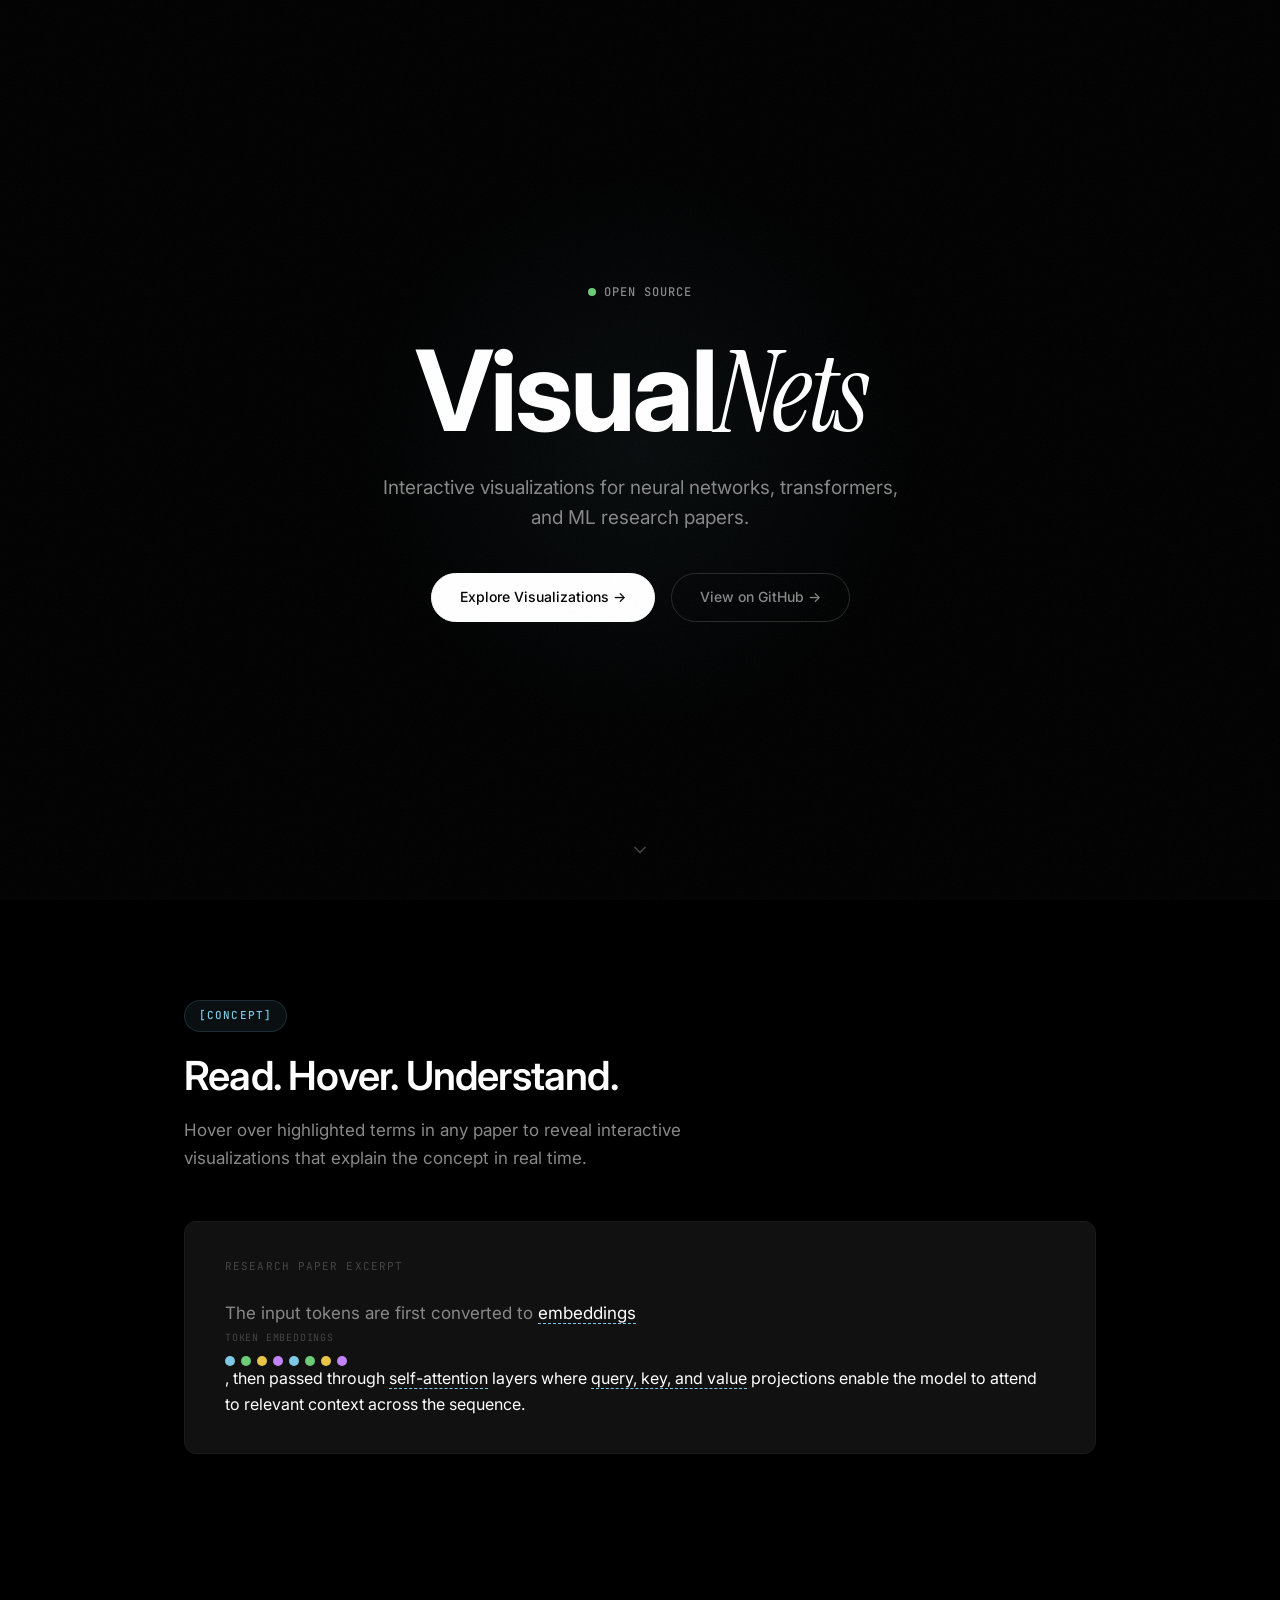
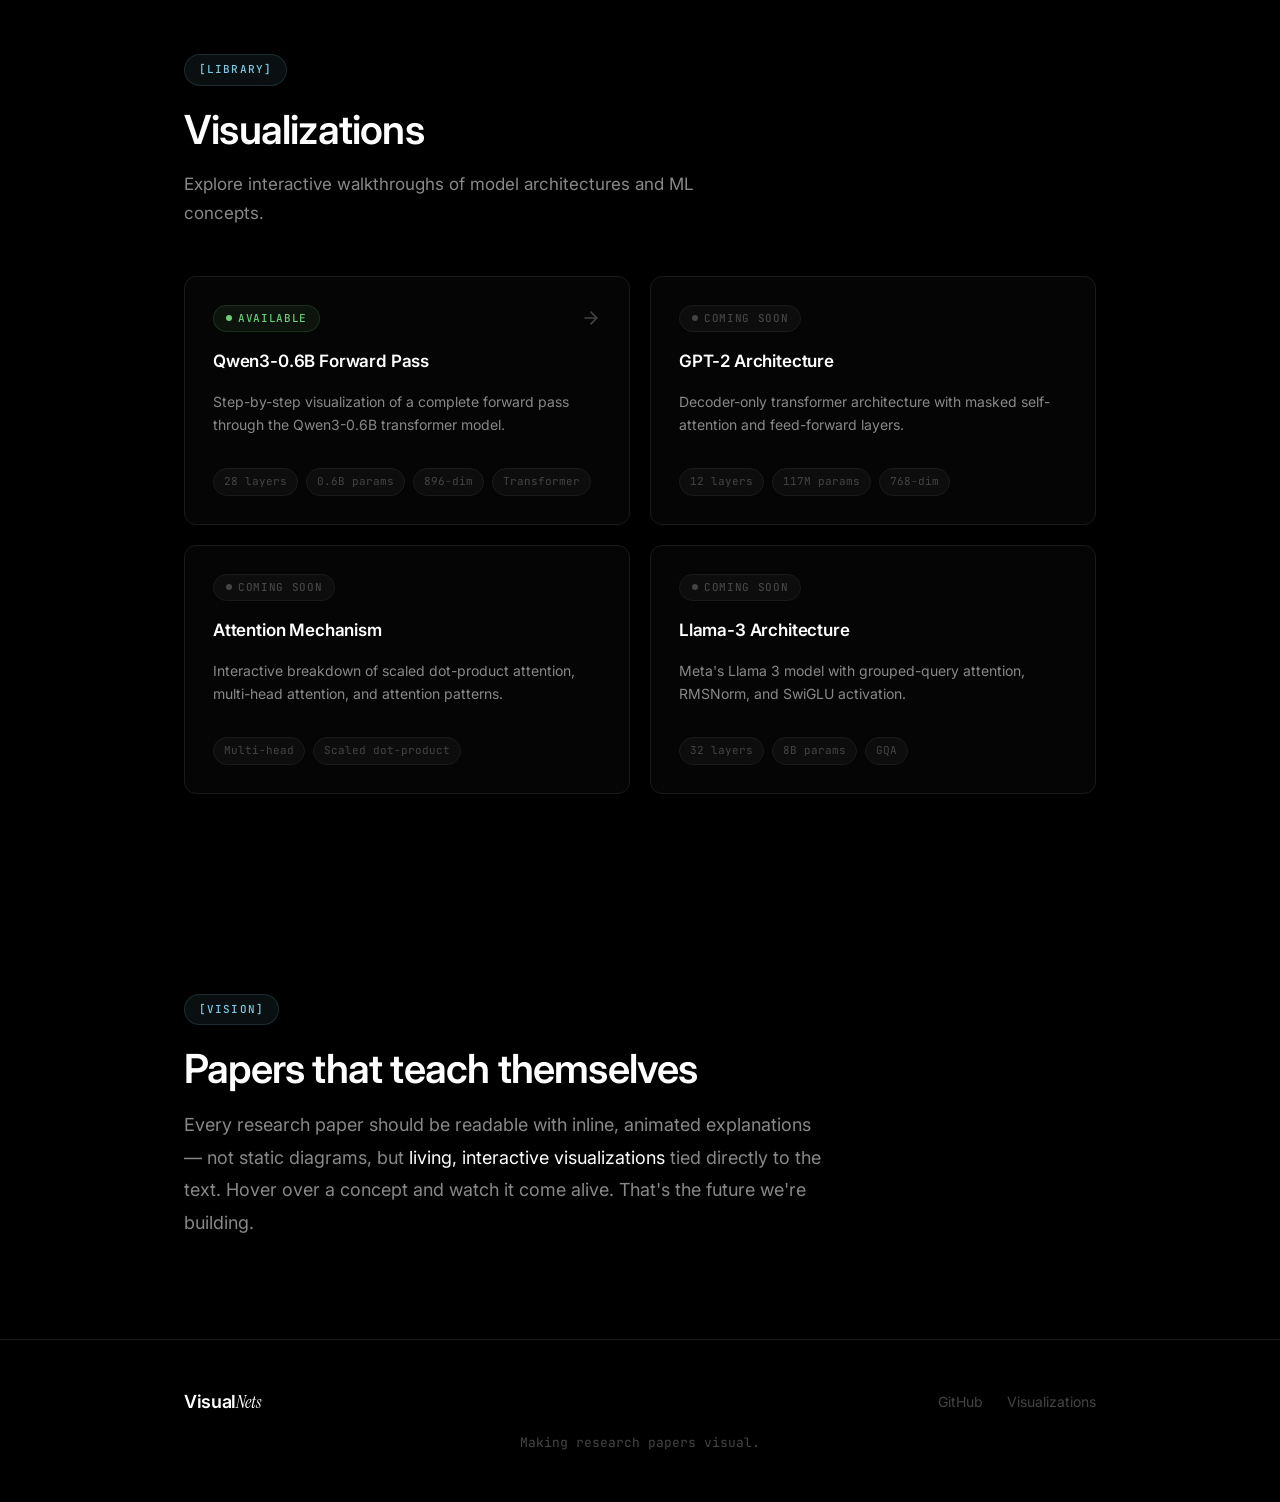
==== index.html @ 0953e8d2 "Initial commit: visualNets homepage + Qwen3 visualizer Homepage with hero, concept preview (interact" ====
<!DOCTYPE html>
<html lang="en">
<head>
  <meta charset="UTF-8">
  <meta name="viewport" content="width=device-width, initial-scale=1.0">
  <title>visualNets — Interactive Neural Network Visualizations</title>
  <meta name="description" content="Interactive visualizations for neural networks, transformers, and ML research papers.">

  <!-- Fonts -->
  <link rel="preconnect" href="https://fonts.googleapis.com">
  <link rel="preconnect" href="https://fonts.gstatic.com" crossorigin>
  <link href="https://fonts.googleapis.com/css2?family=Instrument+Serif:ital@1&family=Inter:wght@400;500;600;700&family=JetBrains+Mono:wght@400;500&display=swap" rel="stylesheet">

  <link rel="stylesheet" href="styles.css">
</head>
<body>

  <!-- ═══ HERO ═══ -->
  <section class="hero">
    <div class="hero-glow" aria-hidden="true"></div>
    <div class="hero-content container">
      <div class="hero-badge">
        <span class="pulse-dot" aria-hidden="true"></span>
        Open Source
      </div>
      <h1 class="hero-title">
        <span class="hero-title-visual">Visual</span><span class="hero-title-nets">Nets</span>
      </h1>
      <p class="hero-subtitle">
        Interactive visualizations for neural networks, transformers, and ML research papers.
      </p>
      <div class="hero-ctas">
        <a href="#library" class="btn btn-primary">Explore Visualizations &rarr;</a>
        <a href="https://github.com/singhdevhub-lovepreet/visualNets" class="btn btn-ghost" target="_blank" rel="noopener noreferrer">View on GitHub &rarr;</a>
      </div>
    </div>
    <div class="scroll-indicator" aria-hidden="true">
      <svg viewBox="0 0 24 24" fill="none" stroke="currentColor" stroke-width="2" stroke-linecap="round" stroke-linejoin="round">
        <polyline points="6 9 12 15 18 9"></polyline>
      </svg>
    </div>
  </section>

  <!-- ═══ CONCEPT PREVIEW ═══ -->
  <section class="concept" id="concept">
    <div class="container">
      <div class="reveal">
        <span class="section-label">[concept]</span>
        <h2 class="section-heading">Read. Hover. Understand.</h2>
        <p class="section-subtitle">
          Hover over highlighted terms in any paper to reveal interactive visualizations that explain the concept in real time.
        </p>
      </div>

      <div class="concept-demo reveal" style="--d: 0.15s">
        <div class="paper-card">
          <div class="paper-card-label">Research paper excerpt</div>
          <p class="paper-text">
            The input tokens are first converted to
            <span class="hover-target" data-viz="embeddings">embeddings<span class="hover-viz" id="viz-embeddings">
                <div class="hover-viz-label">Token Embeddings</div>
                <div class="embedding-dots">
                  <span class="embedding-dot" style="background: #7ec8e3"></span>
                  <span class="embedding-dot" style="background: #6bcb77"></span>
                  <span class="embedding-dot" style="background: #e8c547"></span>
                  <span class="embedding-dot" style="background: #c084fc"></span>
                  <span class="embedding-dot" style="background: #7ec8e3"></span>
                  <span class="embedding-dot" style="background: #6bcb77"></span>
                  <span class="embedding-dot" style="background: #e8c547"></span>
                  <span class="embedding-dot" style="background: #c084fc"></span>
                </div>
              </span></span>, then passed
            through
            <span class="hover-target" data-viz="attention">self-attention<span class="hover-viz" id="viz-attention">
                <div class="hover-viz-label">Attention Heatmap</div>
                <div class="attention-grid" id="attention-grid">
                  <!-- cells generated by JS -->
                </div>
              </span></span>
            layers where
            <span class="hover-target" data-viz="qkv">query, key, and value<span class="hover-viz" id="viz-qkv">
                <div class="hover-viz-label">QKV Projections</div>
                <div class="qkv-vectors">
                  <div class="qkv-vector">
                    <div class="qkv-bar" style="width: 10px; height: 32px; background: #e8c547;"></div>
                    <span style="color: #e8c547;">Q</span>
                  </div>
                  <div class="qkv-vector">
                    <div class="qkv-bar" style="width: 10px; height: 44px; background: #6bcb77;"></div>
                    <span style="color: #6bcb77;">K</span>
                  </div>
                  <div class="qkv-vector">
                    <div class="qkv-bar" style="width: 10px; height: 28px; background: #c084fc;"></div>
                    <span style="color: #c084fc;">V</span>
                  </div>
                </div>
              </span></span>
            projections enable the model to attend to relevant context across the sequence.
          </p>
        </div>
      </div>
    </div>
  </section>

  <!-- ═══ LIBRARY ═══ -->
  <section class="library" id="library">
    <div class="container">
      <div class="reveal">
        <span class="section-label">[library]</span>
        <h2 class="section-heading">Visualizations</h2>
        <p class="section-subtitle">
          Explore interactive walkthroughs of model architectures and ML concepts.
        </p>
      </div>

      <div class="viz-grid">
        <!-- Qwen3 -->
        <a href="qwen3-visualizer-package/qwen3-visualizer.html" class="card viz-card viz-card--available reveal" style="--d: 0.1s">
          <div class="viz-card-header">
            <span class="status-pill status-pill--available">
              <span class="status-dot"></span>
              Available
            </span>
            <svg class="viz-card-arrow" width="20" height="20" viewBox="0 0 24 24" fill="none" stroke="currentColor" stroke-width="2" stroke-linecap="round" stroke-linejoin="round">
              <line x1="5" y1="12" x2="19" y2="12"></line>
              <polyline points="12 5 19 12 12 19"></polyline>
            </svg>
          </div>
          <h3 class="viz-card-title">Qwen3-0.6B Forward Pass</h3>
          <p class="viz-card-desc">Step-by-step visualization of a complete forward pass through the Qwen3-0.6B transformer model.</p>
          <div class="spec-chips">
            <span class="spec-chip">28 layers</span>
            <span class="spec-chip">0.6B params</span>
            <span class="spec-chip">896-dim</span>
            <span class="spec-chip">Transformer</span>
          </div>
        </a>

        <!-- GPT-2 placeholder -->
        <div class="card viz-card viz-card--disabled reveal" style="--d: 0.2s">
          <div class="viz-card-header">
            <span class="status-pill status-pill--coming">
              <span class="status-dot"></span>
              Coming Soon
            </span>
          </div>
          <h3 class="viz-card-title">GPT-2 Architecture</h3>
          <p class="viz-card-desc">Decoder-only transformer architecture with masked self-attention and feed-forward layers.</p>
          <div class="spec-chips">
            <span class="spec-chip">12 layers</span>
            <span class="spec-chip">117M params</span>
            <span class="spec-chip">768-dim</span>
          </div>
        </div>

        <!-- Attention Mechanism placeholder -->
        <div class="card viz-card viz-card--disabled reveal" style="--d: 0.3s">
          <div class="viz-card-header">
            <span class="status-pill status-pill--coming">
              <span class="status-dot"></span>
              Coming Soon
            </span>
          </div>
          <h3 class="viz-card-title">Attention Mechanism</h3>
          <p class="viz-card-desc">Interactive breakdown of scaled dot-product attention, multi-head attention, and attention patterns.</p>
          <div class="spec-chips">
            <span class="spec-chip">Multi-head</span>
            <span class="spec-chip">Scaled dot-product</span>
          </div>
        </div>

        <!-- Llama-3 placeholder -->
        <div class="card viz-card viz-card--disabled reveal" style="--d: 0.4s">
          <div class="viz-card-header">
            <span class="status-pill status-pill--coming">
              <span class="status-dot"></span>
              Coming Soon
            </span>
          </div>
          <h3 class="viz-card-title">Llama-3 Architecture</h3>
          <p class="viz-card-desc">Meta's Llama 3 model with grouped-query attention, RMSNorm, and SwiGLU activation.</p>
          <div class="spec-chips">
            <span class="spec-chip">32 layers</span>
            <span class="spec-chip">8B params</span>
            <span class="spec-chip">GQA</span>
          </div>
        </div>
      </div>
    </div>
  </section>

  <!-- ═══ VISION ═══ -->
  <section class="vision" id="vision">
    <div class="container">
      <div class="reveal">
        <span class="section-label">[vision]</span>
        <h2 class="section-heading">Papers that teach themselves</h2>
      </div>
      <p class="vision-text reveal" style="--d: 0.15s">
        Every research paper should be readable with inline, animated explanations &mdash; not static diagrams, but <em>living, interactive visualizations</em> tied directly to the text. Hover over a concept and watch it come alive. That's the future we're building.
      </p>
    </div>
  </section>

  <!-- ═══ FOOTER ═══ -->
  <footer class="footer">
    <div class="container">
      <div class="footer-inner">
        <div class="footer-wordmark">Visual<span>Nets</span></div>
        <nav class="footer-links">
          <a href="https://github.com/singhdevhub-lovepreet/visualNets" class="footer-link" target="_blank" rel="noopener noreferrer">GitHub</a>
          <a href="#library" class="footer-link">Visualizations</a>
        </nav>
      </div>
      <p class="footer-tagline">Making research papers visual.</p>
    </div>
  </footer>

  <script src="main.js"></script>
</body>
</html>
---- styles.css ----
/* ─── Design Tokens ─── */
:root {
  --bg: #000000;
  --surface: #0a0a0a;
  --card: #111111;
  --elevated: #161616;

  --text: #ffffff;
  --text-muted: #888888;
  --text-dim: #444444;

  --accent: #7ec8e3;
  --green: #6bcb77;

  --border: #1a1a1a;
  --border-light: #2a2a2a;

  --radius: 12px;
  --radius-pill: 9999px;
  --max-width: 960px;

  --font-display: 'Instrument Serif', serif;
  --font-body: 'Inter', sans-serif;
  --font-mono: 'JetBrains Mono', monospace;
}

/* ─── Reset ─── */
*, *::before, *::after {
  margin: 0;
  padding: 0;
  box-sizing: border-box;
}

html {
  scroll-behavior: smooth;
}

body {
  font-family: var(--font-body);
  background: var(--bg);
  color: var(--text);
  line-height: 1.6;
  -webkit-font-smoothing: antialiased;
  -moz-osx-font-smoothing: grayscale;
  overflow-x: hidden;
}

a {
  color: inherit;
  text-decoration: none;
}

img, svg {
  display: block;
  max-width: 100%;
}

/* ─── Noise Overlay ─── */
body::before {
  content: '';
  position: fixed;
  inset: 0;
  z-index: 9999;
  pointer-events: none;
  opacity: 0.035;
  background-image: url("data:image/svg+xml,%3Csvg viewBox='0 0 256 256' xmlns='http://www.w3.org/2000/svg'%3E%3Cfilter id='noise'%3E%3CfeTurbulence type='fractalNoise' baseFrequency='0.9' numOctaves='4' stitchTiles='stitch'/%3E%3C/filter%3E%3Crect width='100%25' height='100%25' filter='url(%23noise)'/%3E%3C/svg%3E");
  background-repeat: repeat;
  background-size: 256px 256px;
}

/* ─── Layout ─── */
.container {
  max-width: var(--max-width);
  margin: 0 auto;
  padding: 0 24px;
}

section {
  padding: 120px 0;
}

/* ─── Section Labels ─── */
.section-label {
  display: inline-flex;
  align-items: center;
  gap: 8px;
  font-family: var(--font-mono);
  font-size: 11px;
  font-weight: 500;
  text-transform: uppercase;
  letter-spacing: 0.1em;
  color: var(--accent);
  background: rgba(126, 200, 227, 0.08);
  border: 1px solid rgba(126, 200, 227, 0.15);
  padding: 6px 14px;
  border-radius: var(--radius-pill);
  margin-bottom: 20px;
}

/* ─── Section Headings ─── */
.section-heading {
  font-family: var(--font-body);
  font-size: clamp(28px, 5vw, 40px);
  font-weight: 600;
  letter-spacing: -0.02em;
  line-height: 1.2;
  margin-bottom: 16px;
}

.section-subtitle {
  color: var(--text-muted);
  font-size: clamp(15px, 2vw, 17px);
  max-width: 560px;
  line-height: 1.7;
}

/* ─── Buttons ─── */
.btn {
  display: inline-flex;
  align-items: center;
  gap: 8px;
  padding: 12px 28px;
  border-radius: var(--radius-pill);
  font-family: var(--font-body);
  font-size: 14px;
  font-weight: 500;
  cursor: pointer;
  transition: all 0.2s ease;
  border: 1px solid transparent;
  text-decoration: none;
}

.btn-primary {
  background: var(--text);
  color: var(--bg);
  border-color: var(--text);
}

.btn-primary:hover {
  background: #e0e0e0;
  border-color: #e0e0e0;
}

.btn-ghost {
  background: transparent;
  color: var(--text-muted);
  border-color: var(--border-light);
}

.btn-ghost:hover {
  color: var(--text);
  border-color: var(--text-muted);
}

/* ─── Cards ─── */
.card {
  background: rgba(255, 255, 255, 0.02);
  border: 1px solid var(--border);
  border-radius: var(--radius);
  padding: 28px;
  transition: border-color 0.2s ease, background 0.2s ease;
}

.card:hover {
  border-color: var(--border-light);
  background: rgba(255, 255, 255, 0.035);
}

/* ─── Status Pills ─── */
.status-pill {
  display: inline-flex;
  align-items: center;
  gap: 6px;
  font-family: var(--font-mono);
  font-size: 11px;
  font-weight: 500;
  text-transform: uppercase;
  letter-spacing: 0.06em;
  padding: 4px 12px;
  border-radius: var(--radius-pill);
}

.status-pill--available {
  color: var(--green);
  background: rgba(107, 203, 119, 0.08);
  border: 1px solid rgba(107, 203, 119, 0.15);
}

.status-pill--coming {
  color: var(--text-dim);
  background: rgba(255, 255, 255, 0.03);
  border: 1px solid var(--border);
}

.status-dot {
  width: 6px;
  height: 6px;
  border-radius: 50%;
  background: currentColor;
}

.status-pill--available .status-dot {
  animation: pulse-dot 2s ease-in-out infinite;
}

@keyframes pulse-dot {
  0%, 100% { opacity: 1; }
  50% { opacity: 0.3; }
}

/* ─── Spec Chips ─── */
.spec-chips {
  display: flex;
  flex-wrap: wrap;
  gap: 8px;
  margin-top: 16px;
}

.spec-chip {
  font-family: var(--font-mono);
  font-size: 11px;
  color: var(--text-dim);
  background: rgba(255, 255, 255, 0.03);
  border: 1px solid var(--border);
  padding: 4px 10px;
  border-radius: var(--radius-pill);
}

/* ═══════════════════════════════════════════════
   HERO
   ═══════════════════════════════════════════════ */
.hero {
  min-height: 100vh;
  display: flex;
  align-items: center;
  justify-content: center;
  text-align: center;
  position: relative;
  padding: 80px 0;
}

.hero-glow {
  position: absolute;
  top: 50%;
  left: 50%;
  transform: translate(-50%, -50%);
  width: 600px;
  height: 600px;
  border-radius: 50%;
  background: radial-gradient(circle, rgba(126, 200, 227, 0.06) 0%, transparent 70%);
  animation: breathe 6s ease-in-out infinite;
  pointer-events: none;
}

@keyframes breathe {
  0%, 100% { transform: translate(-50%, -50%) scale(1); opacity: 1; }
  50% { transform: translate(-50%, -50%) scale(1.15); opacity: 0.6; }
}

.hero-content {
  position: relative;
  z-index: 1;
}

.hero-badge {
  display: inline-flex;
  align-items: center;
  gap: 8px;
  font-family: var(--font-mono);
  font-size: 12px;
  font-weight: 500;
  text-transform: uppercase;
  letter-spacing: 0.08em;
  color: var(--text-muted);
  margin-bottom: 32px;
}

.hero-badge .pulse-dot {
  width: 8px;
  height: 8px;
  border-radius: 50%;
  background: var(--green);
  animation: pulse-dot 2s ease-in-out infinite;
}

.hero-title {
  font-size: clamp(56px, 12vw, 112px);
  line-height: 1;
  letter-spacing: -0.03em;
  margin-bottom: 24px;
}

.hero-title-visual {
  font-family: var(--font-body);
  font-weight: 700;
}

.hero-title-nets {
  font-family: var(--font-display);
  font-style: italic;
  font-weight: 400;
}

.hero-subtitle {
  color: var(--text-muted);
  font-size: clamp(16px, 2.5vw, 19px);
  max-width: 520px;
  margin: 0 auto 40px;
  line-height: 1.6;
}

.hero-ctas {
  display: flex;
  align-items: center;
  justify-content: center;
  gap: 16px;
  flex-wrap: wrap;
}

.scroll-indicator {
  position: absolute;
  bottom: 40px;
  left: 50%;
  transform: translateX(-50%);
  display: flex;
  flex-direction: column;
  align-items: center;
  gap: 8px;
  color: var(--text-dim);
  animation: bob 2s ease-in-out infinite;
}

.scroll-indicator svg {
  width: 20px;
  height: 20px;
}

@keyframes bob {
  0%, 100% { transform: translateX(-50%) translateY(0); }
  50% { transform: translateX(-50%) translateY(8px); }
}

/* ═══════════════════════════════════════════════
   CONCEPT PREVIEW
   ═══════════════════════════════════════════════ */
.concept {
  padding: 100px 0;
}

.concept-demo {
  margin-top: 48px;
}

.paper-card {
  background: var(--card);
  border: 1px solid var(--border);
  border-radius: var(--radius);
  padding: 36px 40px;
  position: relative;
}

.paper-card-label {
  font-family: var(--font-mono);
  font-size: 11px;
  color: var(--text-dim);
  text-transform: uppercase;
  letter-spacing: 0.1em;
  margin-bottom: 20px;
}

.paper-text {
  font-size: clamp(15px, 2vw, 17px);
  color: var(--text-muted);
  line-height: 2;
}

.hover-target {
  color: var(--text);
  border-bottom: 1px dashed var(--accent);
  cursor: default;
  position: relative;
  transition: color 0.2s ease;
}

.hover-target:hover {
  color: var(--accent);
}

/* Hover visualization popup */
.hover-viz {
  position: absolute;
  bottom: calc(100% + 12px);
  left: 50%;
  transform: translateX(-50%) translateY(4px);
  background: var(--elevated);
  border: 1px solid var(--border-light);
  border-radius: 10px;
  padding: 16px;
  pointer-events: none;
  opacity: 0;
  transition: opacity 0.25s ease, transform 0.25s ease;
  z-index: 100;
  white-space: nowrap;
}

.hover-target:hover .hover-viz {
  opacity: 1;
  transform: translateX(-50%) translateY(0);
}

.hover-viz-label {
  font-family: var(--font-mono);
  font-size: 10px;
  color: var(--text-dim);
  text-transform: uppercase;
  letter-spacing: 0.08em;
  margin-bottom: 10px;
}

/* Attention heatmap */
.attention-grid {
  display: grid;
  grid-template-columns: repeat(4, 1fr);
  gap: 3px;
}

.attention-cell {
  width: 18px;
  height: 18px;
  border-radius: 3px;
  transition: opacity 0.3s ease;
}

/* QKV vectors */
.qkv-vectors {
  display: flex;
  gap: 16px;
  align-items: flex-end;
}

.qkv-vector {
  display: flex;
  flex-direction: column;
  align-items: center;
  gap: 6px;
}

.qkv-vector span {
  font-family: var(--font-mono);
  font-size: 10px;
  font-weight: 500;
}

.qkv-bar {
  width: 10px;
  border-radius: 3px;
  transition: height 0.4s ease;
}

/* Embeddings viz */
.embedding-dots {
  display: flex;
  gap: 6px;
  align-items: center;
}

.embedding-dot {
  width: 10px;
  height: 10px;
  border-radius: 50%;
  animation: embed-pulse 1.5s ease-in-out infinite;
}

.embedding-dot:nth-child(2) { animation-delay: 0.15s; }
.embedding-dot:nth-child(3) { animation-delay: 0.3s; }
.embedding-dot:nth-child(4) { animation-delay: 0.45s; }
.embedding-dot:nth-child(5) { animation-delay: 0.6s; }
.embedding-dot:nth-child(6) { animation-delay: 0.75s; }
.embedding-dot:nth-child(7) { animation-delay: 0.9s; }
.embedding-dot:nth-child(8) { animation-delay: 1.05s; }

@keyframes embed-pulse {
  0%, 100% { transform: scale(1); opacity: 0.6; }
  50% { transform: scale(1.3); opacity: 1; }
}

/* ═══════════════════════════════════════════════
   LIBRARY / VISUALIZATIONS
   ═══════════════════════════════════════════════ */
.library {
  padding: 100px 0;
}

.viz-grid {
  display: grid;
  grid-template-columns: repeat(2, 1fr);
  gap: 20px;
  margin-top: 48px;
}

.viz-card {
  display: flex;
  flex-direction: column;
  gap: 16px;
}

.viz-card--available {
  cursor: pointer;
}

.viz-card--available:hover {
  border-color: var(--accent);
}

.viz-card--disabled {
  opacity: 0.45;
  cursor: default;
}

.viz-card--disabled:hover {
  border-color: var(--border);
  background: rgba(255, 255, 255, 0.02);
}

.viz-card-header {
  display: flex;
  align-items: center;
  justify-content: space-between;
}

.viz-card-title {
  font-size: 17px;
  font-weight: 600;
  letter-spacing: -0.01em;
}

.viz-card-desc {
  color: var(--text-muted);
  font-size: 14px;
  line-height: 1.6;
  flex: 1;
}

.viz-card-arrow {
  color: var(--text-dim);
  transition: color 0.2s ease, transform 0.2s ease;
}

.viz-card--available:hover .viz-card-arrow {
  color: var(--accent);
  transform: translateX(4px);
}

/* ═══════════════════════════════════════════════
   VISION
   ═══════════════════════════════════════════════ */
.vision {
  padding: 100px 0;
}

.vision-text {
  color: var(--text-muted);
  font-size: clamp(16px, 2vw, 18px);
  line-height: 1.8;
  max-width: 640px;
}

.vision-text em {
  color: var(--text);
  font-style: normal;
}

/* ═══════════════════════════════════════════════
   FOOTER
   ═══════════════════════════════════════════════ */
.footer {
  border-top: 1px solid var(--border);
  padding: 48px 0;
}

.footer-inner {
  display: flex;
  align-items: center;
  justify-content: space-between;
  flex-wrap: wrap;
  gap: 24px;
}

.footer-wordmark {
  font-size: 18px;
  font-weight: 600;
  letter-spacing: -0.02em;
}

.footer-wordmark span {
  font-family: var(--font-display);
  font-style: italic;
  font-weight: 400;
}

.footer-links {
  display: flex;
  gap: 24px;
}

.footer-link {
  font-size: 14px;
  color: var(--text-dim);
  transition: color 0.2s ease;
}

.footer-link:hover {
  color: var(--text);
}

.footer-tagline {
  width: 100%;
  text-align: center;
  font-size: 13px;
  color: var(--text-dim);
  margin-top: 16px;
  font-family: var(--font-mono);
}

/* ═══════════════════════════════════════════════
   SCROLL REVEAL
   ═══════════════════════════════════════════════ */
.reveal {
  opacity: 0;
  transform: translateY(16px);
  transition: opacity 0.6s ease, transform 0.6s ease;
}

.reveal.is-visible {
  opacity: 1;
  transform: translateY(0);
}

/* Stagger children */
.reveal[style*="--d"] {
  transition-delay: var(--d);
}

/* ═══════════════════════════════════════════════
   REDUCED MOTION
   ═══════════════════════════════════════════════ */
@media (prefers-reduced-motion: reduce) {
  *, *::before, *::after {
    animation-duration: 0.01ms !important;
    animation-iteration-count: 1 !important;
    transition-duration: 0.01ms !important;
  }

  html {
    scroll-behavior: auto;
  }

  .reveal {
    opacity: 1;
    transform: none;
  }
}

/* ═══════════════════════════════════════════════
   RESPONSIVE
   ═══════════════════════════════════════════════ */
@media (max-width: 768px) {
  section {
    padding: 80px 0;
  }

  .concept, .library, .vision {
    padding: 80px 0;
  }

  .viz-grid {
    grid-template-columns: 1fr;
  }

  .paper-card {
    padding: 24px;
  }

  .footer-inner {
    flex-direction: column;
    text-align: center;
  }

  .footer-links {
    justify-content: center;
  }
}

@media (max-width: 480px) {
  .hero-ctas {
    flex-direction: column;
    width: 100%;
  }

  .hero-ctas .btn {
    width: 100%;
    justify-content: center;
  }

  .container {
    padding: 0 16px;
  }
}
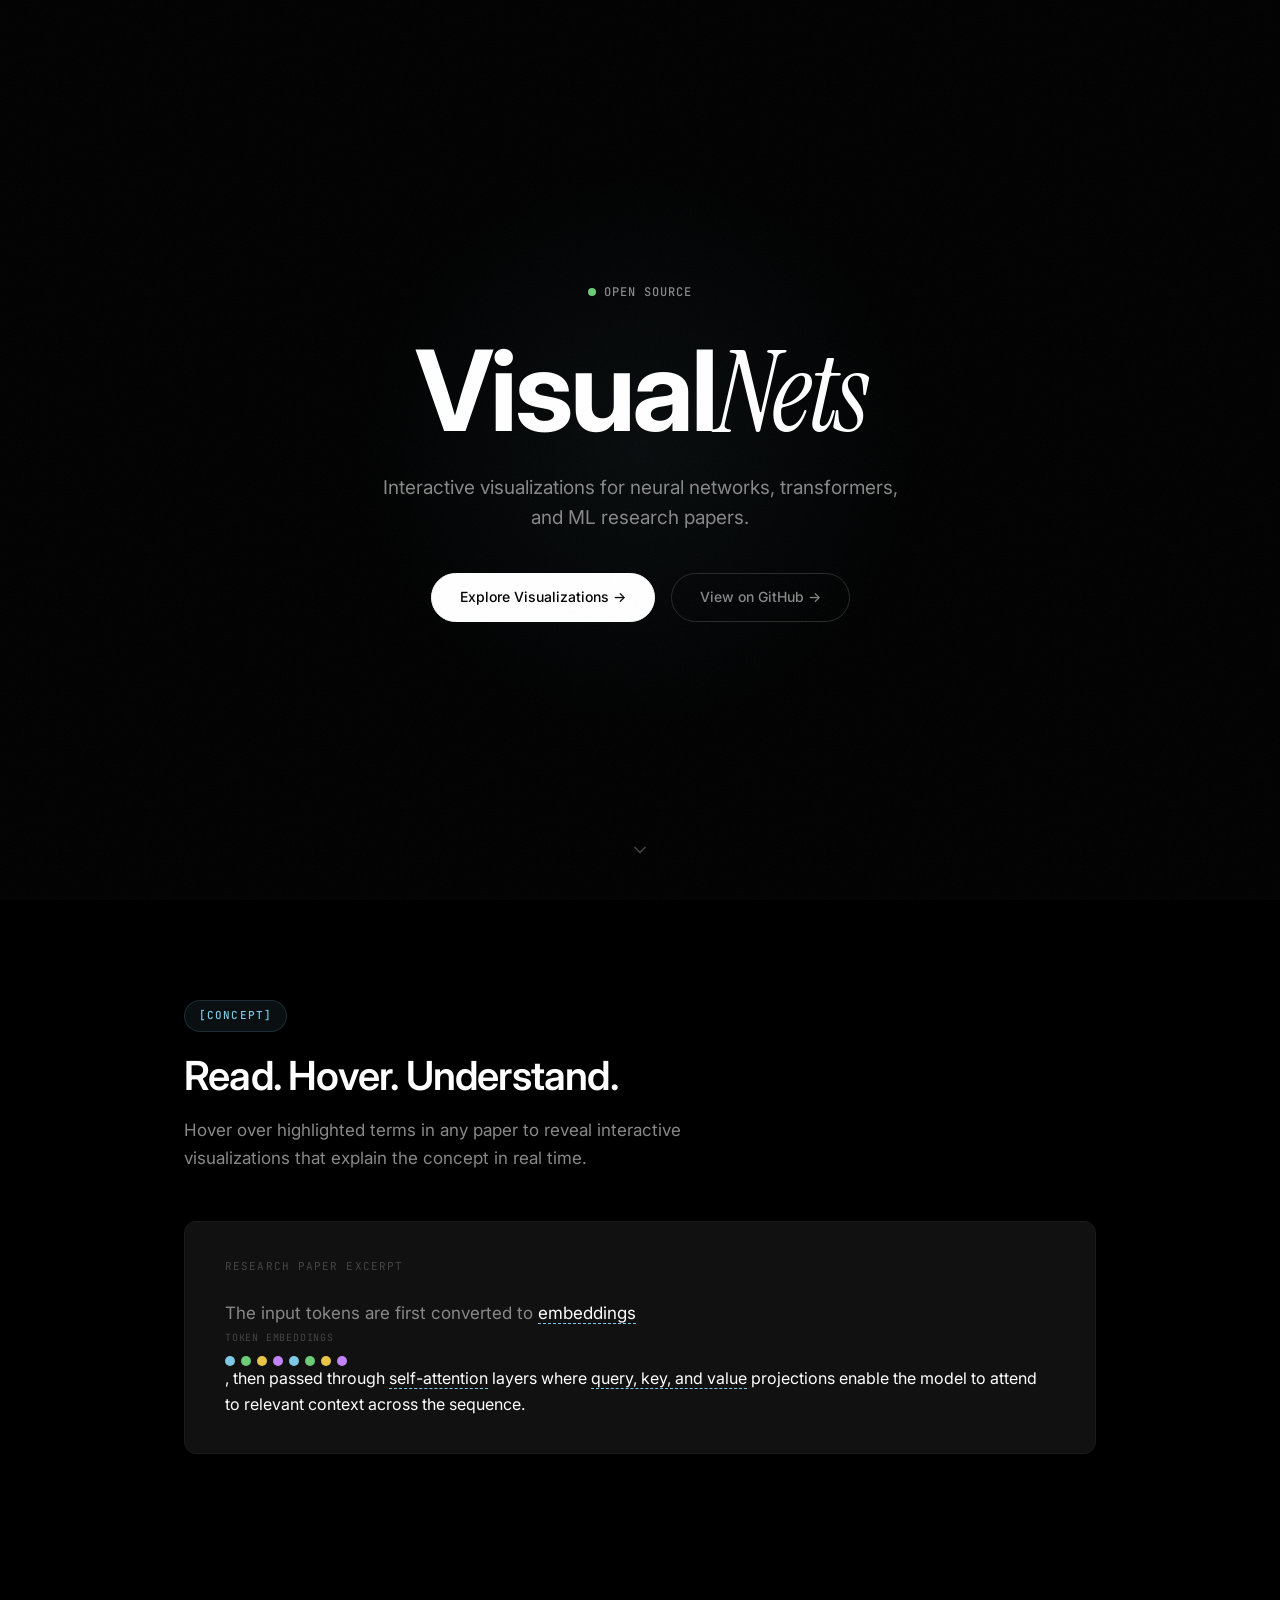
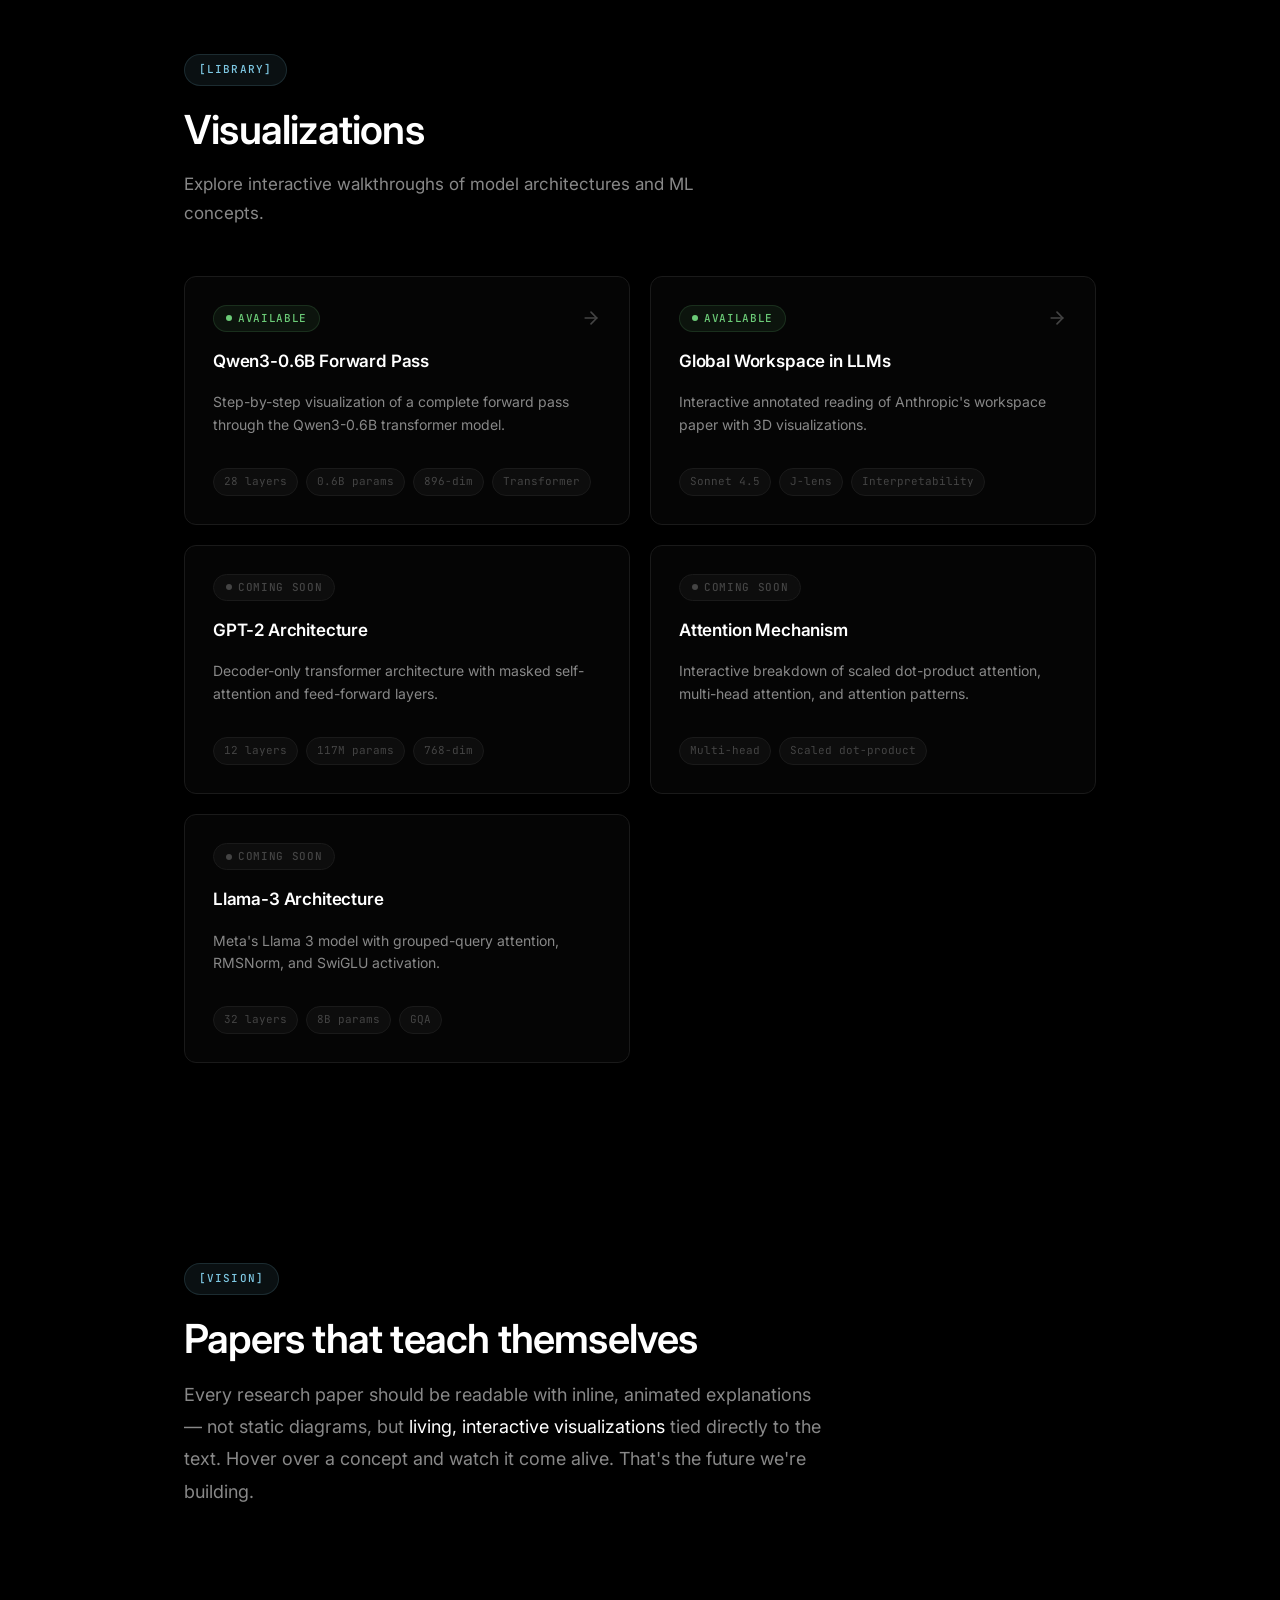
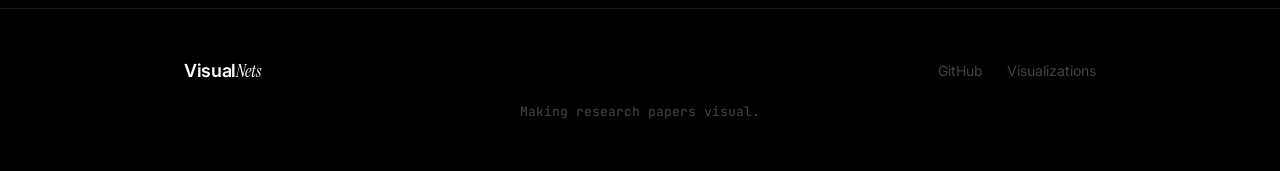
==== commit 79714dcd: "Add Global Workspace paper interactive annotated visualizer Interactive reading experience for Anthr" ====
--- a/index.html
+++ b/index.html
@@ -136,8 +136,29 @@
           </div>
         </a>
 
+        <!-- Global Workspace -->
+        <a href="workspace-paper/workspace.html" class="card viz-card viz-card--available reveal" style="--d: 0.2s">
+          <div class="viz-card-header">
+            <span class="status-pill status-pill--available">
+              <span class="status-dot"></span>
+              Available
+            </span>
+            <svg class="viz-card-arrow" width="20" height="20" viewBox="0 0 24 24" fill="none" stroke="currentColor" stroke-width="2" stroke-linecap="round" stroke-linejoin="round">
+              <line x1="5" y1="12" x2="19" y2="12"></line>
+              <polyline points="12 5 19 12 12 19"></polyline>
+            </svg>
+          </div>
+          <h3 class="viz-card-title">Global Workspace in LLMs</h3>
+          <p class="viz-card-desc">Interactive annotated reading of Anthropic's workspace paper with 3D visualizations.</p>
+          <div class="spec-chips">
+            <span class="spec-chip">Sonnet 4.5</span>
+            <span class="spec-chip">J-lens</span>
+            <span class="spec-chip">Interpretability</span>
+          </div>
+        </a>
+
         <!-- GPT-2 placeholder -->
-        <div class="card viz-card viz-card--disabled reveal" style="--d: 0.2s">
+        <div class="card viz-card viz-card--disabled reveal" style="--d: 0.3s">
           <div class="viz-card-header">
             <span class="status-pill status-pill--coming">
               <span class="status-dot"></span>
@@ -154,7 +175,7 @@
         </div>
 
         <!-- Attention Mechanism placeholder -->
-        <div class="card viz-card viz-card--disabled reveal" style="--d: 0.3s">
+        <div class="card viz-card viz-card--disabled reveal" style="--d: 0.4s">
           <div class="viz-card-header">
             <span class="status-pill status-pill--coming">
               <span class="status-dot"></span>
@@ -170,7 +191,7 @@
         </div>
 
         <!-- Llama-3 placeholder -->
-        <div class="card viz-card viz-card--disabled reveal" style="--d: 0.4s">
+        <div class="card viz-card viz-card--disabled reveal" style="--d: 0.5s">
           <div class="viz-card-header">
             <span class="status-pill status-pill--coming">
               <span class="status-dot"></span>
